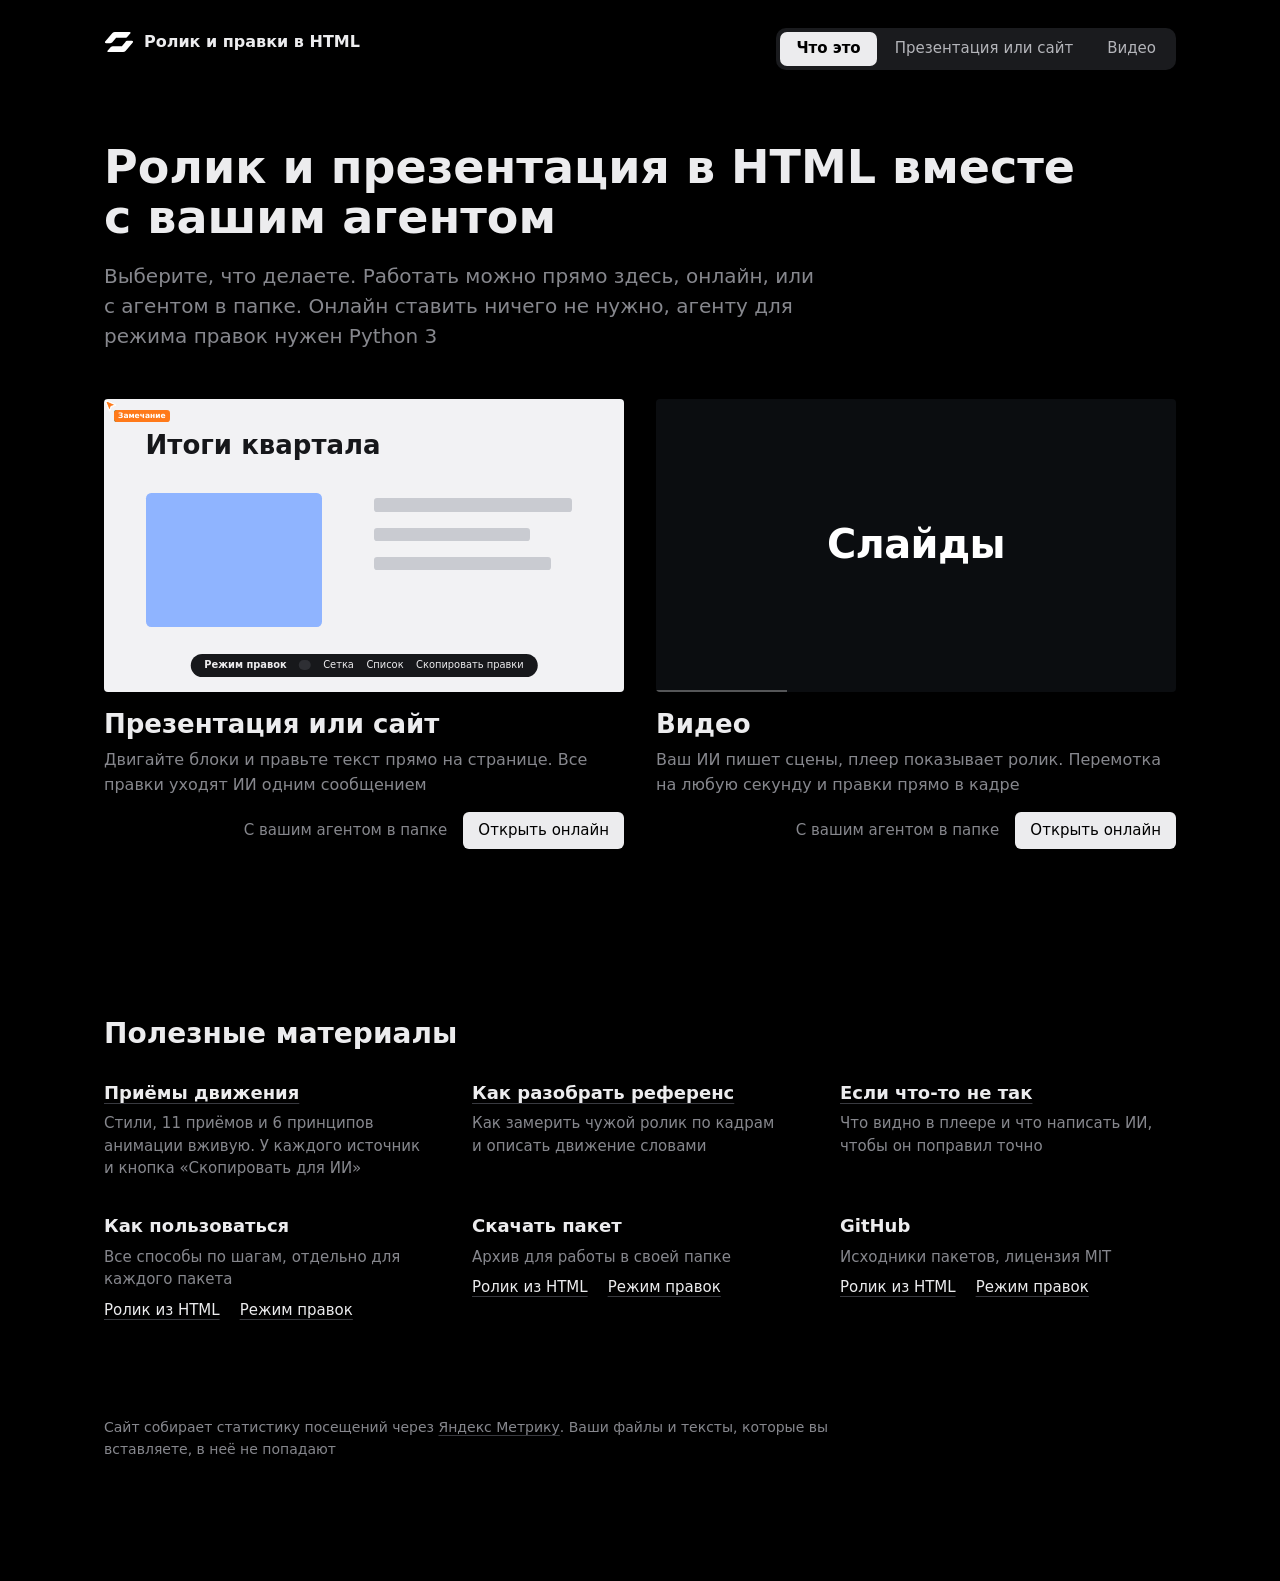
==== index.html @ 49406f8f "Плеер: escape вместо символа U+FFFF в регулярке" ====
<!doctype html>
<html lang="ru">
<head>
<meta charset="utf-8">
<meta name="viewport" content="width=device-width, initial-scale=1">
<title>Ролик и правки в HTML</title>
<link rel="icon" href="favicon.ico" sizes="32x32">
<link rel="icon" href="favicon.svg" type="image/svg+xml">
<!-- Яндекс Метрика: посещения, цели на главных кнопках, Вебвизор без полей ввода и имён файлов (их блоки с классом ym-hide-content).
     Внизу страницы строка о статистике, её требуют условия Метрики. В режим правок и плеер счётчик не ставить -->
<script>
(function(m,e,t,r,i,k,a){m[i]=m[i]||function(){(m[i].a=m[i].a||[]).push(arguments)};m[i].l=1*new Date();for(var j=0;j<document.scripts.length;j++){if(document.scripts[j].src===r){return;}}k=e.createElement(t),a=e.getElementsByTagName(t)[0],k.async=1,k.src=r,a.parentNode.insertBefore(k,a)})(window,document,'script','https://mc.yandex.ru/metrika/tag.js','ym');
ym(114097970,'init',{clickmap:true,trackLinks:true,accurateTrackBounce:true,webvisor:true});
(function(){
  var ID=114097970, GOALS=[
    ['[data-open]','open_files'],
    ['[data-copy-brief],[data-download],[data-copy="instr"]','copy_for_chat'],
    ['[data-copy]','agent_phrase'],
    ['[data-play],[data-pick]','reel_open'],
    ['a[href*="/archive/"]','download_package']];
  document.addEventListener('click',function(e){
    var t=e.target; if(!t||!t.closest) return;
    for(var i=0;i<GOALS.length;i++) if(t.closest(GOALS[i][0])){ ym(ID,'reachGoal',GOALS[i][1]); return }
  },true);
  document.addEventListener('dragstart',function(e){
    if(e.target&&e.target.closest&&e.target.closest('a.bm,[data-bm]')) ym(ID,'reachGoal','bookmark');
  },true);
  document.addEventListener('DOMContentLoaded',function(){
    var foot=document.querySelector('.foot'), box=foot||document.querySelector('.page,.site')||document.body;
    var p=document.createElement(foot?'span':'p');
    p.className='ym-note';
    p.innerHTML='Сайт собирает статистику посещений через <a href="https://yandex.ru/legal/confidential/" style="color:inherit">Яндекс&nbsp;Метрику</a>. Ваши файлы и&nbsp;тексты, которые вы вставляете, в&nbsp;неё не&nbsp;попадают';
    p.style.cssText=foot?'flex-basis:100%':'margin:96px 0 0;font-size:14px;color:var(--ui-mute)';
    box.appendChild(p);
  });
})();
</script>
<link rel="stylesheet" href="site.css?v=202611060423">
</head>
<body>
<div class="site">
  <header class="s-top">
    <a class="s-name" href="index.html"><img src="logo-white.svg" alt="">Ролик и&nbsp;правки в&nbsp;HTML</a>
    <nav class="seg"><a class="on" href="index.html">Что это</a><a href="Презентация.html">Презентация или сайт</a><a href="Видео.html">Видео</a></nav>
  </header>

  <h1>Ролик и&nbsp;презентация в&nbsp;HTML вместе с&nbsp;вашим агентом</h1>
  <p class="lead">Выберите, что делаете. Работать можно прямо здесь, онлайн, или с&nbsp;агентом в&nbsp;папке. Онлайн ставить ничего не&nbsp;нужно, агенту для режима правок нужен Python&nbsp;3</p>

  <div class="pair">
    <div>
      <!-- Пример правок: три курсора правят слайд одновременно. Сдвиг блока, правка заголовка, замечание к строке -->
      <div class="ex"><div class="sl demo">
        <b class="sl-t"><span class="t-old">Итоги квартала</span><span class="t-new">Итоги года<i class="caret"></i></span></b>
        <i class="sl-guide"></i><i class="sl-img"></i>
        <i class="sl-txt"></i><i class="sl-txt s2"></i><i class="sl-txt s3"></i>
        <span class="sl-note">Крупнее</span>
        <span class="cur cur-a"><svg viewBox="0 0 16 16"><path d="M1.5 1.5l5 12.5 1.9-5.1 5.1-1.9z"/></svg><em>Сдвиг</em></span>
        <span class="cur cur-b"><svg viewBox="0 0 16 16"><path d="M1.5 1.5l5 12.5 1.9-5.1 5.1-1.9z"/></svg><em>Текст</em></span>
        <span class="cur cur-c"><svg viewBox="0 0 16 16"><path d="M1.5 1.5l5 12.5 1.9-5.1 5.1-1.9z"/></svg><em>Замечание</em></span>
        <span class="sl-bar"><b>Режим правок</b><span class="cnt"><i class="n0">0</i><i class="n2">2</i><i class="n3">3</i></span><span>Сетка</span><span>Список</span><span>Скопировать правки</span></span>
      </div></div>
      <h2>Презентация или сайт</h2>
      <p class="mute">Двигайте блоки и&nbsp;правьте текст прямо на странице. Все правки уходят ИИ одним сообщением</p>
      <div class="row"><a class="btn ghost" href="Презентация.html#agent">С&nbsp;вашим агентом в&nbsp;папке</a><a class="btn" href="Презентация.html">Открыть онлайн</a></div>
    </div>
    <div>
      <!-- Пример ролика: пресет «Короткие фразы как в рекламе Apple» из пакета, фразы про плагины -->
      <div class="ex ex-apple" data-lines='[["Плагины", "для Pixso."], ["Слайды", "в PowerPoint."], ["Градиенты", "в один клик."], ["Таблицы", "без рутины."]]'><i class="ex-bar"></i></div>
      <h2>Видео</h2>
      <p class="mute">Ваш ИИ пишет сцены, плеер показывает ролик. Перемотка на&nbsp;любую секунду и&nbsp;правки прямо в&nbsp;кадре</p>
      <div class="row"><a class="btn ghost" href="Видео.html#agent">С&nbsp;вашим агентом в&nbsp;папке</a><a class="btn" href="Видео.html">Открыть онлайн</a></div>
    </div>
  </div>

  <h2 class="far">Полезные материалы</h2>
  <div class="links">
    <a href="https://tomb-raider.github.io/rolik-iz-html/%D0%9F%D1%80%D0%B8%D1%91%D0%BC%D1%8B%20%D0%B4%D0%B2%D0%B8%D0%B6%D0%B5%D0%BD%D0%B8%D1%8F.html"><b>Приёмы движения</b><span>Стили, 11 приёмов и&nbsp;6 принципов анимации вживую. У&nbsp;каждого источник и&nbsp;кнопка «Скопировать для ИИ»</span></a>
    <a href="https://tomb-raider.github.io/rolik-iz-html/%D0%9A%D0%B0%D0%BA%20%D1%80%D0%B0%D0%B7%D0%BE%D0%B1%D1%80%D0%B0%D1%82%D1%8C%20%D1%80%D0%B5%D1%84%D0%B5%D1%80%D0%B5%D0%BD%D1%81.html"><b>Как разобрать референс</b><span>Как замерить чужой ролик по кадрам и&nbsp;описать движение словами</span></a>
    <a href="https://tomb-raider.github.io/rolik-iz-html/%D0%95%D1%81%D0%BB%D0%B8%20%D1%87%D1%82%D0%BE-%D1%82%D0%BE%20%D0%BD%D0%B5%20%D1%82%D0%B0%D0%BA.html"><b>Если что-то не так</b><span>Что видно в&nbsp;плеере и&nbsp;что написать ИИ, чтобы он поправил точно</span></a>
    <div><b>Как пользоваться</b><span>Все способы по&nbsp;шагам, отдельно для каждого пакета</span><span class="two"><a href="https://github.com/Tomb-Raider/rolik-iz-html/blob/main/%D0%9A%D0%B0%D0%BA%20%D0%BF%D0%BE%D0%BB%D1%8C%D0%B7%D0%BE%D0%B2%D0%B0%D1%82%D1%8C%D1%81%D1%8F.md">Ролик из&nbsp;HTML</a><a href="https://github.com/Tomb-Raider/rezhim-pravok/blob/main/%D0%9A%D0%B0%D0%BA%20%D0%BF%D0%BE%D0%BB%D1%8C%D0%B7%D0%BE%D0%B2%D0%B0%D1%82%D1%8C%D1%81%D1%8F.md">Режим правок</a></span></div>
    <div><b>Скачать пакет</b><span>Архив для работы в&nbsp;своей папке</span><span class="two"><a href="https://github.com/Tomb-Raider/rolik-iz-html/archive/refs/heads/main.zip">Ролик из&nbsp;HTML</a><a href="https://github.com/Tomb-Raider/rezhim-pravok/archive/refs/heads/main.zip">Режим правок</a></span></div>
    <div><b>GitHub</b><span>Исходники пакетов, лицензия MIT</span><span class="two"><a href="https://github.com/Tomb-Raider/rolik-iz-html">Ролик из&nbsp;HTML</a><a href="https://github.com/Tomb-Raider/rezhim-pravok">Режим правок</a></span></div>
  </div>
</div>
<script src="site.js?v=202611060423"></script>
</body>
</html>
---- site.css ----
/* Общий сайт двух пакетов, вариант Б (макет 04.11): сначала выбор «Презентация или сайт» или «Видео»,
   на странице каждого оба способа, онлайн и агент в папке. Фон чёрный, шрифты SB Sans, установленные на компьютере */
@font-face { font-family: "SB Sans Text"; font-weight: 400; src: local("SBSansText-Regular"), local("SB Sans Text Regular"); }
@font-face { font-family: "SB Sans Text"; font-weight: 500; src: local("SBSansText-Medium"), local("SB Sans Text Medium"); }
@font-face { font-family: "SB Sans Text"; font-weight: 600; src: local("SBSansText-Semibold"), local("SB Sans Text Semibold"); }
@font-face { font-family: "SB Sans Display Extended"; font-weight: 600; src: local("SBSansDisplay-ExtendedSemibold"), local("SB Sans Display Extended Semibold"); }
:root {
  --ui-bg: #000000; --ui-fg: #ECECEE; --ui-mute: #86878D; --ui-line: #232428; --ui-line2: #393A40;
  --tile: #111214; --blue: #3D7CFF; --pink: #FF3D8B;
  --mono: ui-monospace, SFMono-Regular, Menlo, Consolas, monospace;
  --display: "SB Sans Display Extended", "SB Sans Text", system-ui, -apple-system, "Segoe UI", Roboto, Arial, sans-serif;
}
* { box-sizing: border-box; }
html { background: var(--ui-bg); color: var(--ui-fg); }
body {
  margin: 0; background: var(--ui-bg); color: var(--ui-fg);
  font: 16px/1.55 "SB Sans Text", system-ui, -apple-system, "Segoe UI", Roboto, Arial, sans-serif;
  -webkit-font-smoothing: antialiased;
}
button { font: inherit; }

.site { max-width: 1120px; margin: 0 auto; padding: 28px 24px 120px; }
.s-top { display: flex; flex-wrap: wrap; align-items: baseline; justify-content: space-between; gap: 8px 24px; margin-bottom: 72px; }
.s-name { display: inline-flex; align-items: center; gap: 10px; color: var(--ui-fg); font-weight: 600; text-decoration: none; }
.s-name img { display: block; width: auto; height: 22px; }

/* Открыть свою папку: что открылось, список страниц, затемнение при перетаскивании (open.js) */
#picked { margin: 14px 0 0; }
#picked:empty { display: none; }
#picked p { margin: 0 0 6px; }
#picked ul { list-style: none; padding: 0; margin: 8px 0 0; }
#picked li { margin: 0 0 6px; }
#picked li a { font-weight: 600; }
#picked .warn { color: #F2C14E; }
#drop { position: fixed; inset: 0; z-index: 20; display: none; align-items: center; justify-content: center;
  background: rgba(18, 19, 22, .86); font: 600 28px/1.2 var(--display); pointer-events: none; }
#drop.on { display: flex; }
/* Вкладки сегментами: «Что это», «Презентация или сайт», «Видео» */
.seg { display: inline-flex; gap: 2px; padding: 4px; border-radius: 10px; background: #1A1B1E; font-size: 15px; }
.seg a { padding: 7px 16px; border-radius: 7px; color: #B4B5BA; text-decoration: none; text-align: center; line-height: 1.3; }
.seg a:hover { color: var(--ui-fg); }
.seg a.on { background: var(--ui-fg); color: var(--ui-bg); font-weight: 600; }

h1, h2 { font-family: var(--display); font-weight: 600; letter-spacing: 0; }
h1 { margin: 0 0 18px; font-size: 46px; line-height: 1.1; }
h2 { margin: 96px 0 12px; font-size: 28px; line-height: 1.2; scroll-margin-top: 24px; }
h3 { margin: 0 0 6px; font-size: 19px; line-height: 1.3; font-weight: 600; }
p { margin: 0 0 14px; max-width: 740px; }
a { color: var(--ui-fg); text-underline-offset: 3px; text-decoration-color: var(--ui-line2); }
.lead { max-width: 760px; margin: 0 0 20px; font-size: 20px; line-height: 1.5; color: var(--ui-mute); }
.mute { color: var(--ui-mute); }

.btn { appearance: none; display: inline-block; border: 0; border-radius: 6px; padding: 8px 15px; cursor: pointer; background: var(--ui-fg); color: var(--ui-bg); font-size: 15px; line-height: 1.4; text-decoration: none; }
.btn:hover { opacity: .9; }
.btn.ghost { background: none; color: var(--ui-mute); padding: 8px 8px; }
.btn.ghost:hover { color: var(--ui-fg); }
.row { display: flex; flex-wrap: wrap; align-items: center; gap: 6px 8px; }
/* Кнопка видом как ссылка: «Скопировать инструкцию для ИИ» */
button.link { appearance: none; border: 0; padding: 0; background: none; color: var(--ui-fg); font: inherit; cursor: pointer; text-decoration: underline; text-decoration-color: var(--ui-line2); text-underline-offset: 3px; }
button.link:hover { text-decoration-color: var(--ui-fg); }

.pair { display: grid; grid-template-columns: 1fr 1fr; gap: 48px 32px; margin: 48px 0 0; }
.pair h2 { margin: 18px 0 8px; font-size: 26px; }
.pair .row { justify-content: flex-end; }

/* Полезные материалы: название ссылкой и строка, что внутри */
.links { display: grid; grid-template-columns: repeat(3, 1fr); gap: 32px 32px; margin-top: 28px; }
.links a { display: block; text-decoration: none; }
.links b { display: block; margin-bottom: 6px; font-size: 18px; font-weight: 600; color: var(--ui-fg); text-decoration: underline; text-decoration-color: var(--ui-line2); text-underline-offset: 4px; }
.links a:hover b { text-decoration-color: var(--ui-fg); }
.links span { display: block; color: var(--ui-mute); font-size: 15px; line-height: 1.5; }
/* У «Как пользоваться», «Скачать пакет» и «GitHub» по ссылке на каждый пакет */
.links div b { text-decoration: none; }
.links .two { display: flex; flex-wrap: wrap; gap: 4px 20px; margin-top: 8px; }
.links .two a { display: inline; color: var(--ui-fg); font-size: 15px; text-decoration: underline; text-decoration-color: var(--ui-line2); text-underline-offset: 4px; }
.links .two a:hover { text-decoration-color: var(--ui-fg); }

h2.far { margin-top: 168px; }

/* Табы способов на всю ширину: «Онлайн», «Агент в папке», «Сайт в интернете» */
.tabs { display: grid; grid-auto-flow: column; grid-auto-columns: 1fr; margin: 56px 0 48px; box-shadow: inset 0 -1px 0 var(--ui-line); }
.tabs a { padding: 14px 4px 16px; color: var(--ui-mute); font: 600 20px/1.3 var(--display); text-align: center; text-decoration: none; }
.tabs a:hover { color: var(--ui-fg); }
.tabs a.on { color: var(--ui-fg); box-shadow: inset 0 -2px 0 var(--ui-fg); }
[data-panel] { display: none; }
[data-panel].on { display: block; }

/* Две колонки: слева дело (куда перетащить, поля), справа шаги или запись экрана */
.split { display: grid; grid-template-columns: minmax(0, 1.15fr) minmax(0, 1fr); gap: 48px 56px; align-items: start; }
.split .side { position: sticky; top: 24px; }

/* Шаги с номером: что будет, по порядку */
.steps { margin: 0; padding: 0; list-style: none; }
.steps li { display: grid; grid-template-columns: 36px 1fr; margin: 0 0 28px; }
.steps .n { font: 600 22px/1.2 var(--display); color: var(--ui-line2); }
.steps h3 { margin-bottom: 4px; }
.steps p { margin: 0; color: var(--ui-mute); }
.steps .or { margin-top: 10px; }
.steps.one { max-width: 760px; }   /* шаги без правой колонки, пока нет записи экрана */
.steps b { color: var(--ui-fg); font-weight: 600; }
.ws-tools .btn { margin-left: 6px; padding: 7px 14px; background: var(--ui-fg); color: var(--ui-bg); }
.ws-tools .btn:hover { background: var(--ui-fg); color: var(--ui-bg); opacity: .9; }

.drop { display: flex; flex-direction: column; align-items: center; justify-content: center; min-height: 360px; padding: 36px 24px; border-radius: 12px; background: var(--tile); color: var(--ui-mute); text-align: center; }
.drop .big { margin: 0 0 18px; color: var(--ui-fg); font: 600 22px/1.3 var(--display); }
.drop .row { justify-content: center; }
.note { margin-top: 14px; font-size: 14px; color: var(--ui-mute); }

/* Поля: шаблон ролика и ответ ИИ */
.field { margin: 12px 0 0; }
.field label { display: block; margin: 0 0 6px; font-size: 14px; color: var(--ui-mute); }
.field input, .field textarea, .field select { width: 100%; border: 0; border-radius: 6px; background: var(--ui-line); color: var(--ui-fg); padding: 10px 12px; font: inherit; resize: vertical; }
.field input::placeholder, .field textarea::placeholder { color: #5E5F65; }
.field select { appearance: none; cursor: pointer; }
.answer textarea { min-height: 150px; font: 13px/1.5 var(--mono); }

/* Видео, вкладка «Онлайн»: выбор пути, шаблон одним полем, сообщения под кнопками (reel.js) */
.paths { display: flex; flex-wrap: wrap; gap: 4px; margin: -12px 0 40px; }
.paths button { appearance: none; border: 0; border-radius: 8px; background: none; color: var(--ui-mute); padding: 9px 16px; font-size: 17px; font-weight: 600; line-height: 1.3; cursor: pointer; }
.paths button:hover { color: var(--ui-fg); }
.paths button.on { background: var(--ui-line); color: var(--ui-fg); }
[data-way][hidden] { display: none; }
.tpl { margin-top: 18px; }
.tpl textarea { min-height: 240px; padding: 14px 16px; font-size: 15px; line-height: 1.6; resize: none; overflow: hidden; }
.row .grow { flex: 1; }
.msg { margin: 12px 0 0; color: #F2C14E; }
.msg:empty { display: none; }
.msg a { color: inherit; }
@media (max-width: 640px) {
  .paths { flex-wrap: nowrap; gap: 2px; margin: -16px 0 32px; }
  .paths button { padding: 8px 11px; font-size: 15px; white-space: nowrap; }
  .tpl textarea { max-height: 64vh; padding: 12px 14px; overflow: auto; }
}
/* Заглушка записи экрана, сейчас не стоит на странице. Вернётся вместе с записью */
.rec { display: flex; align-items: center; justify-content: center; aspect-ratio: 16 / 10; padding: 24px; border-radius: 12px; background: var(--tile); color: var(--ui-mute); text-align: center; font-size: 15px; }
.after { margin-top: 64px; }
.fmt { display: flex; flex-wrap: wrap; gap: 2px; }
.fmt button { appearance: none; border: 0; border-radius: 6px; background: none; color: var(--ui-mute); padding: 7px 12px; cursor: pointer; }
.fmt button.on { background: var(--ui-line); color: var(--ui-fg); }
.bm { display: inline-block; padding: 7px 14px; border-radius: 6px; background: var(--ui-line); color: var(--ui-fg); text-decoration: none; font-size: 15px; cursor: grab; }
pre.phrase { max-width: 760px; margin: 10px 0 10px; padding: 16px 18px; border-radius: 8px; background: var(--ui-line); font: 14px/1.55 var(--mono); white-space: pre-wrap; overflow-wrap: anywhere; }
.agent { max-width: 760px; margin-top: 28px; }
.foot { display: flex; flex-wrap: wrap; gap: 6px 22px; margin-top: 96px; font-size: 14px; color: var(--ui-mute); }
.foot a { color: var(--ui-mute); text-decoration: none; }
.foot a:hover { color: var(--ui-fg); }

/* Живые примеры. Режим правок: блок едет и прилипает к краю заголовка. Ролик: пресет Apple, его рисует site.js */
.ex { position: relative; overflow: hidden; aspect-ratio: 16 / 9; border-radius: 4px; background: #0B0D10; container-type: inline-size; }
.ex-bar { position: absolute; left: 0; bottom: 0; height: 2px; width: 0; background: rgba(255, 255, 255, .3); }

.sl { position: absolute; inset: 0; background: #F2F2F4; color: #16171A; }
.sl-t { position: absolute; left: 8%; top: 11%; font: 600 5cqw/1.1 var(--display); }
.sl-img { position: absolute; left: 8%; top: 32%; width: 34%; height: 46%; border-radius: 1cqw; background: #8FB4FF; outline: .35cqw solid var(--blue); outline-offset: .5cqw; animation: slmove 6s infinite ease-in-out; }
@keyframes slmove { 0%, 14% { left: 17%; } 44% { left: 9%; } 50%, 80% { left: 8%; } 100% { left: 17%; } }
.sl-guide { position: absolute; left: calc(8% - .15cqw); top: 5%; bottom: 5%; width: .3cqw; background: var(--pink); opacity: 0; animation: guide 6s infinite; }
@keyframes guide { 0%, 47% { opacity: 0; } 50%, 78% { opacity: 1; } 82%, 100% { opacity: 0; } }
.sl-txt { position: absolute; left: 52%; top: 34%; width: 38%; height: 2.6cqw; border-radius: .6cqw; background: #C9CBD1; }
.sl-txt.s2 { top: 44%; width: 30%; }
.sl-txt.s3 { top: 54%; width: 34%; }
.sl-bar { position: absolute; left: 50%; bottom: 5%; transform: translateX(-50%); display: flex; gap: 2.4cqw; padding: 1.3cqw 2.6cqw; border-radius: 99px; background: #17181B; color: #ECECEE; font: 500 1.9cqw/1 "SB Sans Text", system-ui, sans-serif; white-space: nowrap; }
.sl-bar b { font-weight: 600; }

/* Пример на главной: три курсора правят слайд одновременно, круг 8 с.
   Синий тянет картинку к краю заголовка, зелёный правит заголовок, оранжевый оставляет замечание */
.demo { --a: #3D7CFF; --b: #1FA855; --c: #FF7A1A; }
.demo .sl-t { white-space: nowrap; }
.demo .t-old { animation: t-old 8s infinite; border-radius: .4cqw; }
.demo .t-new { position: absolute; left: 0; top: 0; opacity: 0; animation: t-new 8s infinite; }
.demo .caret { display: inline-block; width: .3cqw; height: 1em; margin-left: .3cqw; vertical-align: -0.12em; background: var(--b); animation: caret 8s infinite; }
@keyframes t-old { 0%, 17% { opacity: 1; background: transparent; } 18%, 27% { opacity: 1; background: rgba(31, 168, 85, .28); } 27.5%, 92% { opacity: 0; } 94%, 100% { opacity: 1; background: transparent; } }
@keyframes t-new { 0%, 27% { opacity: 0; } 27.5%, 92% { opacity: 1; } 94%, 100% { opacity: 0; } }
@keyframes caret { 0%, 27% { opacity: 0; } 27.5%, 31% { opacity: 1; } 32%, 35% { opacity: 0; } 36%, 40% { opacity: 1; } 41%, 100% { opacity: 0; } }

.demo .sl-img { outline-color: transparent; animation: demo-move 8s infinite ease-in-out, demo-sel 8s infinite; }
@keyframes demo-move { 0%, 10% { left: 17%; } 26% { left: 9%; } 27.5%, 92% { left: 8%; } 100% { left: 17%; } }
@keyframes demo-sel { 0%, 7% { outline-color: transparent; } 8%, 32% { outline-color: var(--a); } 33%, 100% { outline-color: transparent; } }
.demo .sl-guide { animation: demo-guide 8s infinite; }
@keyframes demo-guide { 0%, 27% { opacity: 0; } 27.5%, 44% { opacity: 1; } 47%, 100% { opacity: 0; } }

.demo .sl-txt.s2 { outline: .3cqw solid transparent; outline-offset: .5cqw; animation: demo-mark 8s infinite; }
@keyframes demo-mark { 0%, 32% { outline-color: transparent; } 32.5%, 92% { outline-color: var(--c); } 94%, 100% { outline-color: transparent; } }
.sl-note { position: absolute; left: 84%; top: 42.5%; padding: .7cqw 1.2cqw; border-radius: 1cqw 1cqw 1cqw .2cqw; background: var(--c); color: #fff; font: 600 1.7cqw/1 "SB Sans Text", system-ui, sans-serif; opacity: 0; transform-origin: 0 0; animation: demo-note 8s infinite; }
@keyframes demo-note { 0%, 33% { opacity: 0; transform: scale(.6); } 35%, 92% { opacity: 1; transform: none; } 94%, 100% { opacity: 0; } }

.cur { position: absolute; z-index: 3; width: 2.6cqw; height: 2.6cqw; }
.cur svg { display: block; width: 100%; height: 100%; overflow: visible; }
.cur path { stroke: #fff; stroke-width: 1.2; stroke-linejoin: round; }
.cur em { position: absolute; left: 1.9cqw; top: 2.1cqw; padding: .45cqw .8cqw; border-radius: .6cqw; color: #fff; font: 600 1.45cqw/1 "SB Sans Text", system-ui, sans-serif; font-style: normal; white-space: nowrap; }
.cur-a path { fill: var(--a); } .cur-a em { background: var(--a); }
.cur-b path { fill: var(--b); } .cur-b em { background: var(--b); }
.cur-c path { fill: var(--c); } .cur-c em { background: var(--c); }
.cur-a { animation: cur-a 8s infinite ease-in-out; }
.cur-b { animation: cur-b 8s infinite ease-in-out; }
.cur-c { animation: cur-c 8s infinite ease-in-out; }
.cur-a svg { animation: press-a 8s infinite; }
.cur-b svg { animation: press-b 8s infinite; }
.cur-c svg { animation: press-c 8s infinite; }
@keyframes cur-a { 0% { left: 58%; top: 92%; } 8%, 10% { left: 31%; top: 56%; } 26% { left: 23%; top: 56%; } 27.5%, 32% { left: 22%; top: 56%; } 45%, 90% { left: 45%; top: 64%; } 100% { left: 58%; top: 92%; } }
@keyframes press-a { 0%, 9% { transform: none; } 10%, 27.5% { transform: scale(.82); } 29%, 100% { transform: none; } }
@keyframes cur-b { 0% { left: 92%; top: 6%; } 15%, 27.5% { left: 34%; top: 15%; } 45%, 90% { left: 56%; top: 24%; } 100% { left: 92%; top: 6%; } }
@keyframes press-b { 0%, 16% { transform: none; } 16.5% { transform: scale(.82); } 17% { transform: none; } 17.5% { transform: scale(.82); } 18%, 100% { transform: none; } }
@keyframes cur-c { 0% { left: 96%; top: 78%; } 30%, 33% { left: 70%; top: 45%; } 50%, 90% { left: 86%; top: 70%; } 100% { left: 96%; top: 78%; } }
@keyframes press-c { 0%, 32% { transform: none; } 32.5% { transform: scale(.82); } 33.5%, 100% { transform: none; } }

.sl-bar .cnt { position: relative; display: inline-block; min-width: 2.2cqw; padding: 0 .5cqw; border-radius: 99px; background: #2E2F34; text-align: center; }
.sl-bar .cnt i { font-style: normal; opacity: 0; }
.sl-bar .cnt .n0 { position: relative; animation: n0 8s infinite; }
.sl-bar .cnt .n2, .sl-bar .cnt .n3 { position: absolute; left: 0; right: 0; }
.sl-bar .cnt .n2 { animation: n2 8s infinite; }
.sl-bar .cnt .n3 { animation: n3 8s infinite; }
@keyframes n0 { 0%, 27% { opacity: 1; } 27.5%, 92% { opacity: 0; } 94%, 100% { opacity: 1; } }
@keyframes n2 { 0%, 27% { opacity: 0; } 27.5%, 32% { opacity: 1; } 32.5%, 100% { opacity: 0; } }
@keyframes n3 { 0%, 32% { opacity: 0; } 32.5%, 92% { opacity: 1; } 94%, 100% { opacity: 0; } }

/* Пример ролика: пресет «Короткие фразы как в рекламе Apple». Строки рисует site.js по времени, как плеер */
.ex-apple .line { position: absolute; inset: 0; display: flex; align-items: center; justify-content: center; color: #fff;
  font: 600 7.4cqw/1.25 var(--display); letter-spacing: -0.015em; white-space: nowrap; }
.ex-apple .add { display: flex; justify-content: flex-end; overflow: hidden; }
.ex-apple .add > span { flex: none; }

/* Окно работы: так откроется страница или ролик после «Открыть папку» и «Вставить ответ ИИ» */
.ws { max-width: 1120px; margin: 0 auto; padding: 18px 24px 64px; }
.ws-top { display: flex; flex-wrap: wrap; align-items: center; justify-content: space-between; gap: 8px 16px; margin-bottom: 18px; font-size: 14px; color: var(--ui-mute); }
.ws-top b { color: var(--ui-fg); font-weight: 600; font-size: 15px; }
.ws-tools { display: flex; flex-wrap: wrap; gap: 2px 4px; align-items: center; }
.ws-tools button, .ws-tools a { appearance: none; border: 0; background: none; color: var(--ui-mute); padding: 6px 8px; border-radius: 6px; cursor: pointer; text-decoration: none; }
.ws-tools button:hover, .ws-tools a:hover { color: var(--ui-fg); background: var(--ui-line); }
.ws .ex { max-width: 960px; margin: 0 auto; }
.ws-cap { display: flex; flex-wrap: wrap; justify-content: center; gap: 2px 4px; width: fit-content; max-width: 100%; margin: 20px auto 0; padding: 6px 10px; border-radius: 22px; background: #17181B; font-size: 14px; }
.ws-cap button { appearance: none; border: 0; background: none; color: var(--ui-mute); padding: 6px 9px; border-radius: 14px; cursor: pointer; }
.ws-cap button:hover { color: var(--ui-fg); background: var(--ui-line); }
.ws-cap .main { color: var(--ui-fg); }
.ws-cap .name { color: var(--ui-fg); font-weight: 600; padding: 6px 9px; }
.tl { position: relative; display: flex; gap: 3px; max-width: 960px; margin: 14px auto 0; }
.tl i { flex: 1; padding: 8px 10px; border-radius: 4px; background: var(--ui-line); color: var(--ui-mute); font-style: normal; font-size: 13px; }
.tl .head { position: absolute; top: -5px; bottom: -5px; left: 0; width: 2px; padding: 0; background: #fff; }
.ws-note { max-width: 960px; margin: 14px auto 0; font-size: 14px; color: var(--ui-mute); }

.toast { position: fixed; left: 50%; bottom: 24px; z-index: 10; transform: translate(-50%, 12px); max-width: min(560px, calc(100vw - 32px)); padding: 11px 16px; border-radius: 8px; background: #2A2B30; color: var(--ui-fg); font-size: 14px; opacity: 0; pointer-events: none; transition: opacity .2s, transform .2s; }
.toast.on { opacity: 1; transform: translate(-50%, 0); }

@media (max-width: 640px) {
  .site { padding: 20px 16px 96px; }
  .ws { padding: 16px 16px 48px; }
  .s-top { margin-bottom: 44px; }
  h1 { font-size: 34px; }
  h2 { font-size: 25px; margin-top: 72px; }
  .lead { font-size: 18px; }
  .pair { grid-template-columns: 1fr; }
  .pair .row { justify-content: flex-start; }
  .links { grid-template-columns: 1fr; gap: 24px; }
  .seg { display: flex; width: 100%; font-size: 14px; }
  .seg a { flex: 1; padding: 7px 8px; }
  h2.far { margin-top: 112px; }
  .tabs a { font-size: 15px; padding: 12px 2px 14px; }
  .split { grid-template-columns: 1fr; }
  .split .side { position: static; }
  .drop { min-height: 220px; }
}
@media (min-width: 641px) and (max-width: 900px) {
  .links { grid-template-columns: 1fr 1fr; }
}
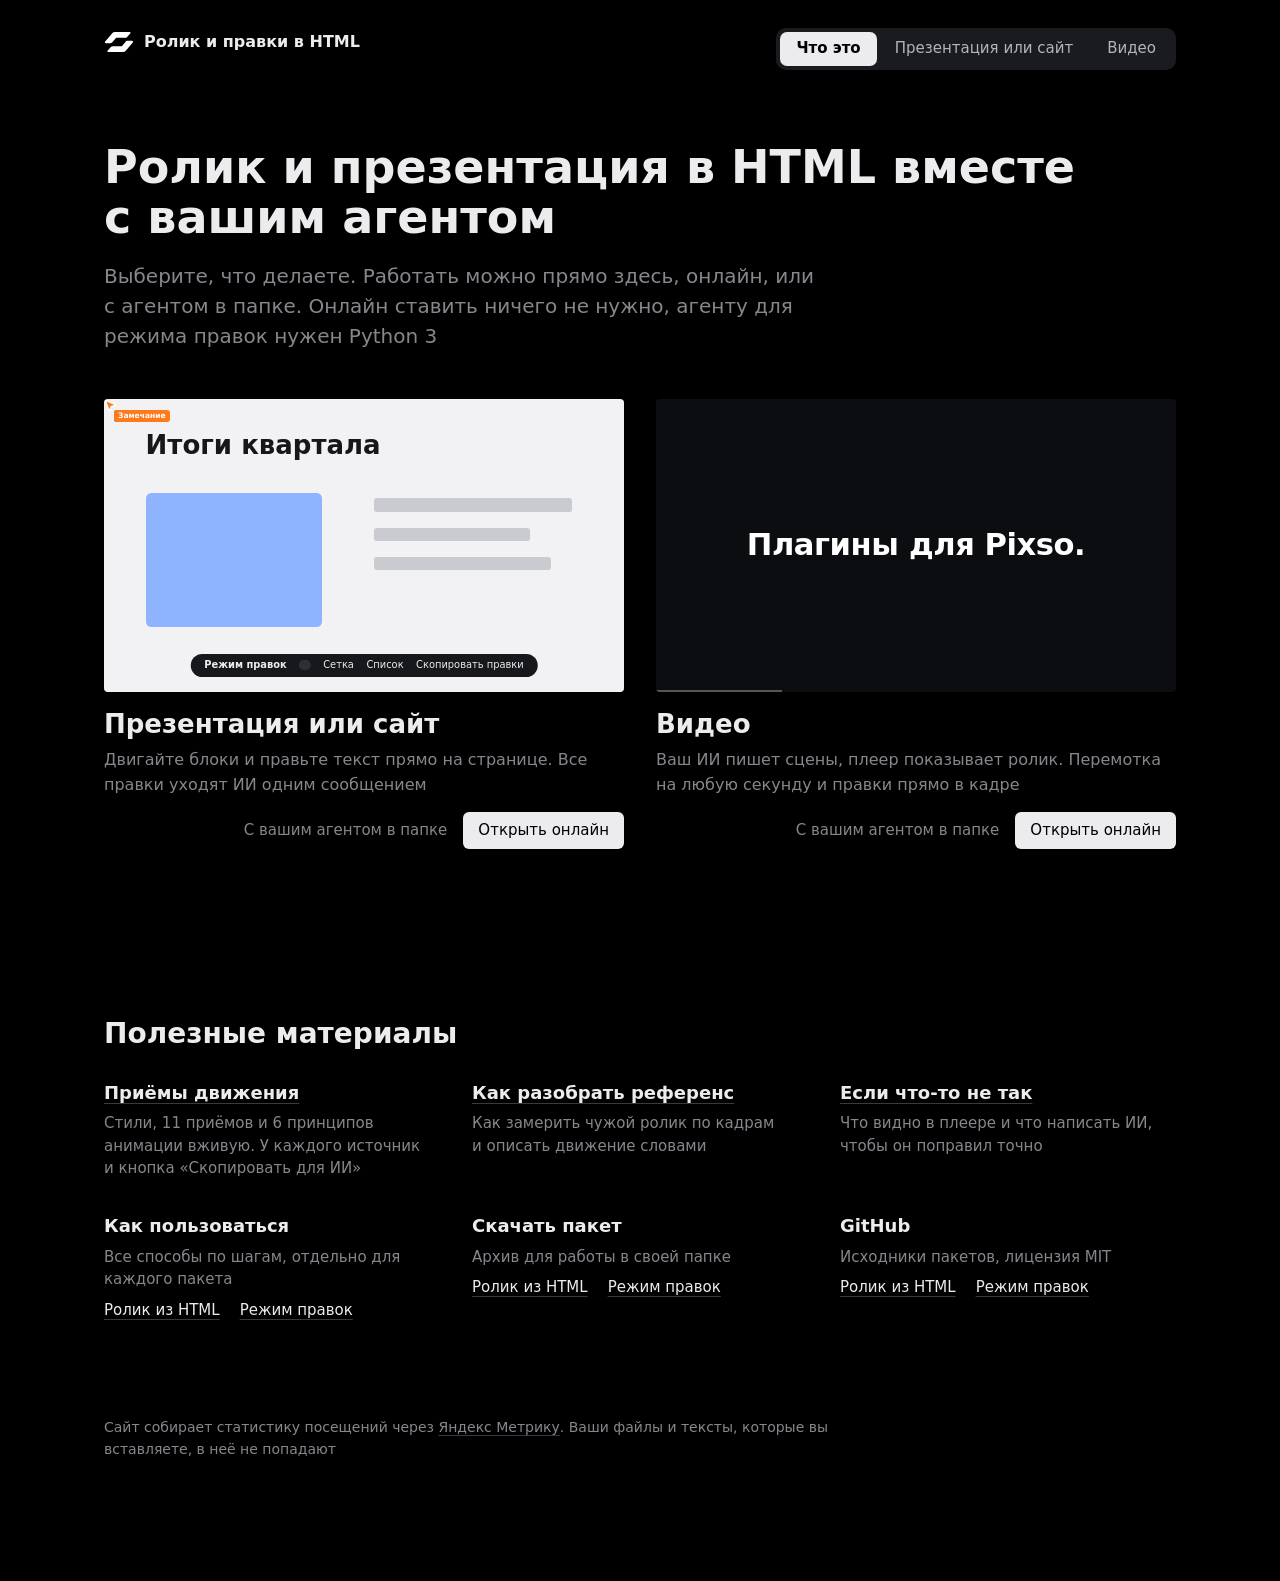
==== commit b57e98e2: "Доделки по перепроверке: скрытые кнопки не видны, закладка без ложного сообщения, свежие плеер и реж" ====
--- a/index.html
+++ b/index.html
@@ -35,7 +35,7 @@
   });
 })();
 </script>
-<link rel="stylesheet" href="site.css?v=202611060423">
+<link rel="stylesheet" href="site.css?v=202611060539">
 </head>
 <body>
 <div class="site">
@@ -83,6 +83,6 @@
     <div><b>GitHub</b><span>Исходники пакетов, лицензия MIT</span><span class="two"><a href="https://github.com/Tomb-Raider/rolik-iz-html">Ролик из&nbsp;HTML</a><a href="https://github.com/Tomb-Raider/rezhim-pravok">Режим правок</a></span></div>
   </div>
 </div>
-<script src="site.js?v=202611060423"></script>
+<script src="site.js?v=202611060539"></script>
 </body>
 </html>
--- a/site.css
+++ b/site.css
@@ -11,6 +11,8 @@
   --display: "SB Sans Display Extended", "SB Sans Text", system-ui, -apple-system, "Segoe UI", Roboto, Arial, sans-serif;
 }
 * { box-sizing: border-box; }
+/* Атрибут hidden скрывает всегда, даже у кнопок и блоков со своим display */
+[hidden] { display: none !important; }
 html { background: var(--ui-bg); color: var(--ui-fg); }
 body {
   margin: 0; background: var(--ui-bg); color: var(--ui-fg);
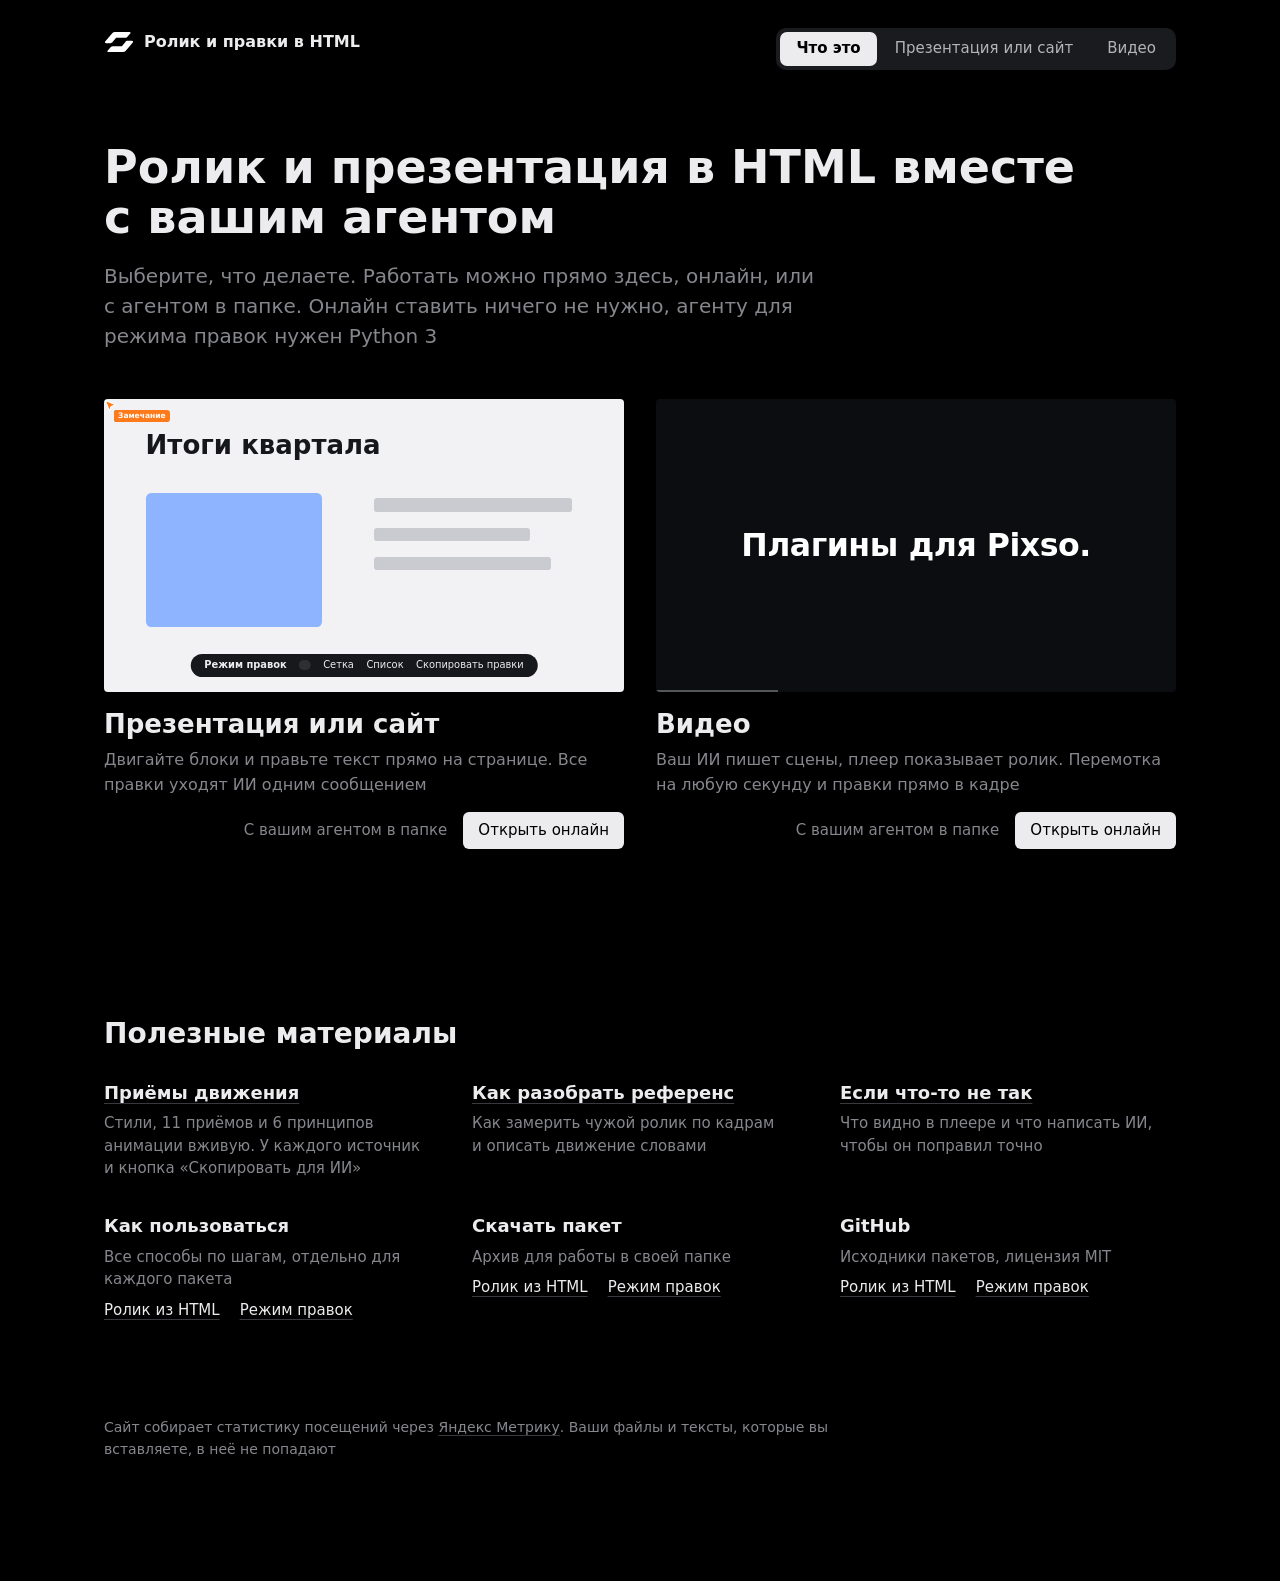
==== commit 4d60ac17: "Режим правок с доделками, строка про инструменты разработчика, старые макеты убраны с сайта" ====
--- a/index.html
+++ b/index.html
@@ -35,7 +35,7 @@
   });
 })();
 </script>
-<link rel="stylesheet" href="site.css?v=202611060539">
+<link rel="stylesheet" href="site.css?v=202611061038">
 </head>
 <body>
 <div class="site">
@@ -83,6 +83,6 @@
     <div><b>GitHub</b><span>Исходники пакетов, лицензия MIT</span><span class="two"><a href="https://github.com/Tomb-Raider/rolik-iz-html">Ролик из&nbsp;HTML</a><a href="https://github.com/Tomb-Raider/rezhim-pravok">Режим правок</a></span></div>
   </div>
 </div>
-<script src="site.js?v=202611060539"></script>
+<script src="site.js?v=202611061038"></script>
 </body>
 </html>
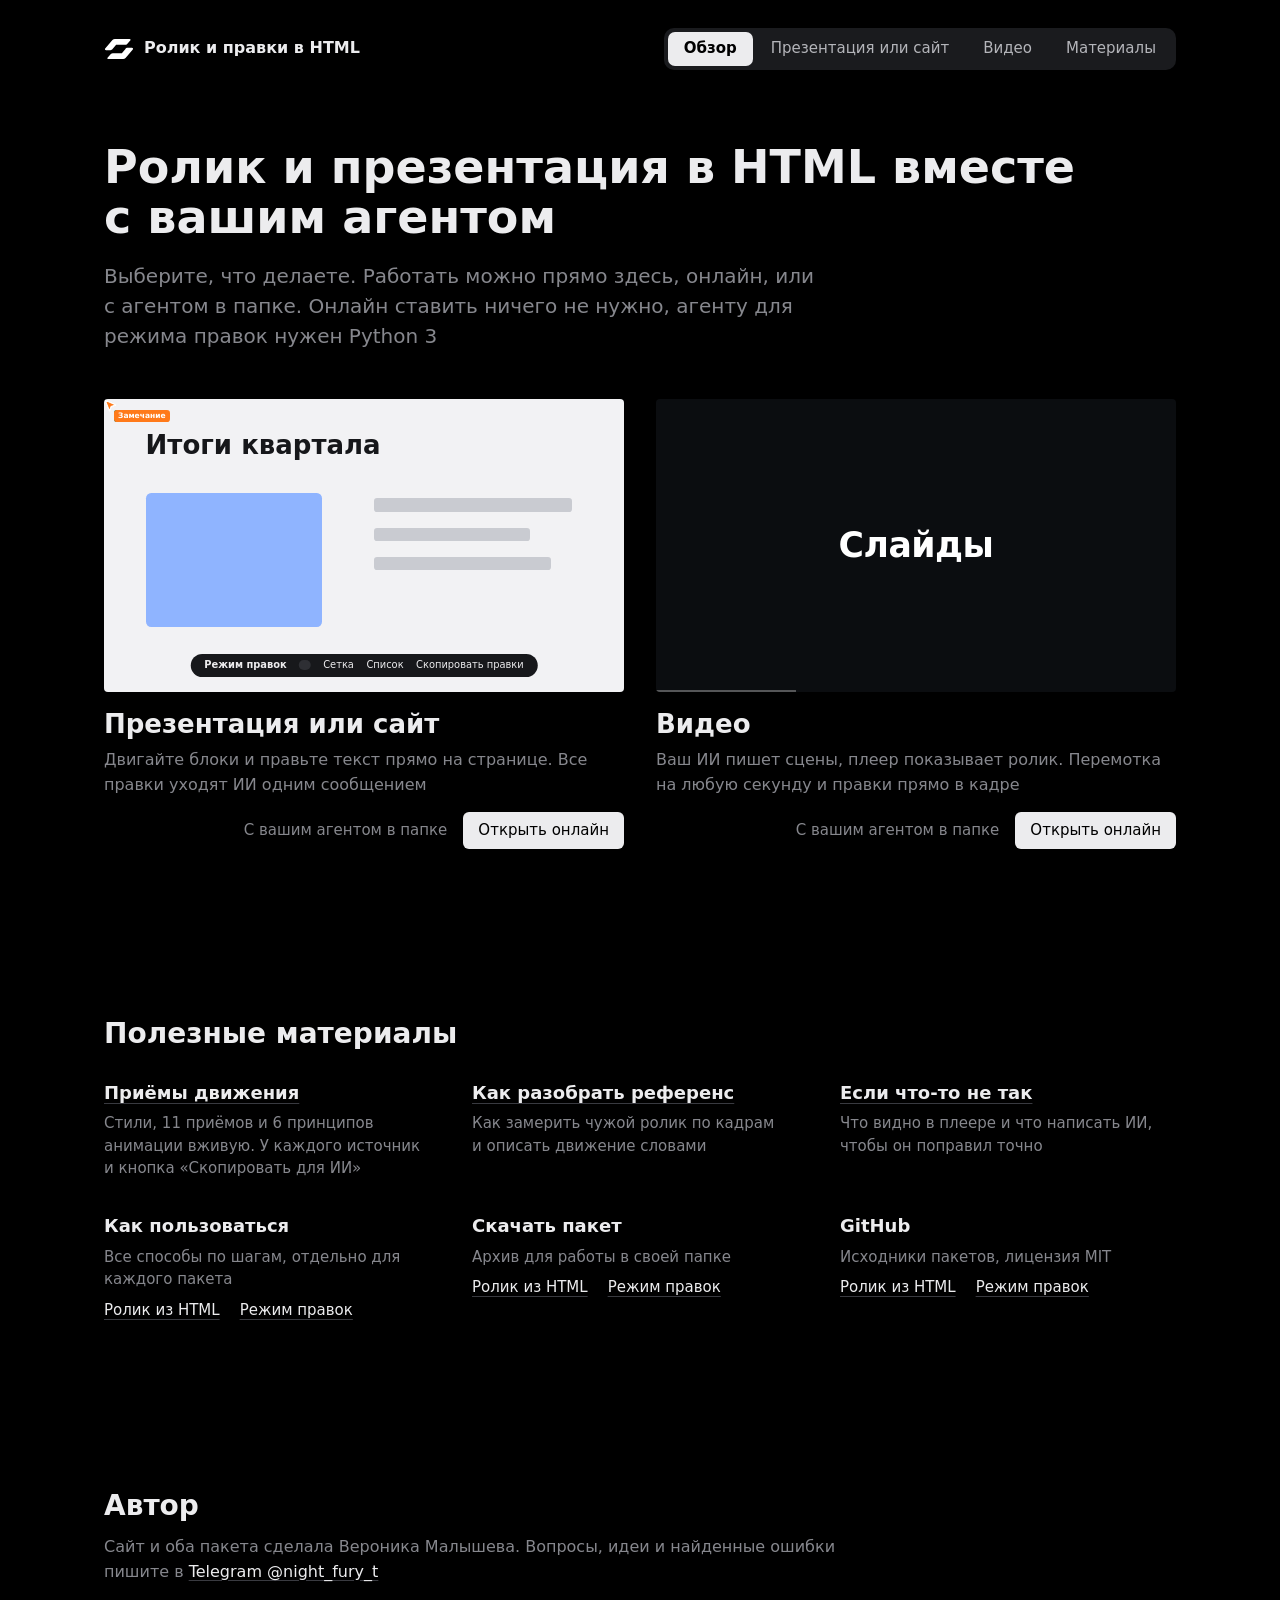
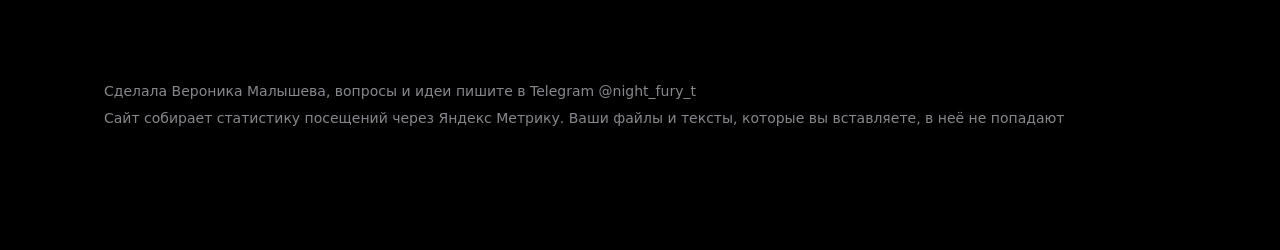
==== commit 8a787cf0: "Сквозная шапка с Материалами, закладка со схемой, авторский надзор, контакты, крестик выхода в режим" ====
--- a/index.html
+++ b/index.html
@@ -35,13 +35,13 @@
   });
 })();
 </script>
-<link rel="stylesheet" href="site.css?v=202611061038">
+<link rel="stylesheet" href="site.css?v=202611061317">
 </head>
 <body>
 <div class="site">
   <header class="s-top">
     <a class="s-name" href="index.html"><img src="logo-white.svg" alt="">Ролик и&nbsp;правки в&nbsp;HTML</a>
-    <nav class="seg"><a class="on" href="index.html">Что это</a><a href="Презентация.html">Презентация или сайт</a><a href="Видео.html">Видео</a></nav>
+    <nav class="seg"><a class="on" href="index.html">Обзор</a><a href="Презентация.html">Презентация или&nbsp;сайт</a><a href="Видео.html">Видео</a><a href="%D0%9F%D1%80%D0%B8%D1%91%D0%BC%D1%8B%20%D0%B4%D0%B2%D0%B8%D0%B6%D0%B5%D0%BD%D0%B8%D1%8F.html">Материалы</a></nav>
   </header>
 
   <h1>Ролик и&nbsp;презентация в&nbsp;HTML вместе с&nbsp;вашим агентом</h1>
@@ -75,14 +75,21 @@
 
   <h2 class="far">Полезные материалы</h2>
   <div class="links">
-    <a href="https://tomb-raider.github.io/rolik-iz-html/%D0%9F%D1%80%D0%B8%D1%91%D0%BC%D1%8B%20%D0%B4%D0%B2%D0%B8%D0%B6%D0%B5%D0%BD%D0%B8%D1%8F.html"><b>Приёмы движения</b><span>Стили, 11 приёмов и&nbsp;6 принципов анимации вживую. У&nbsp;каждого источник и&nbsp;кнопка «Скопировать для ИИ»</span></a>
-    <a href="https://tomb-raider.github.io/rolik-iz-html/%D0%9A%D0%B0%D0%BA%20%D1%80%D0%B0%D0%B7%D0%BE%D0%B1%D1%80%D0%B0%D1%82%D1%8C%20%D1%80%D0%B5%D1%84%D0%B5%D1%80%D0%B5%D0%BD%D1%81.html"><b>Как разобрать референс</b><span>Как замерить чужой ролик по кадрам и&nbsp;описать движение словами</span></a>
-    <a href="https://tomb-raider.github.io/rolik-iz-html/%D0%95%D1%81%D0%BB%D0%B8%20%D1%87%D1%82%D0%BE-%D1%82%D0%BE%20%D0%BD%D0%B5%20%D1%82%D0%B0%D0%BA.html"><b>Если что-то не так</b><span>Что видно в&nbsp;плеере и&nbsp;что написать ИИ, чтобы он поправил точно</span></a>
+    <a href="%D0%9F%D1%80%D0%B8%D1%91%D0%BC%D1%8B%20%D0%B4%D0%B2%D0%B8%D0%B6%D0%B5%D0%BD%D0%B8%D1%8F.html"><b>Приёмы движения</b><span>Стили, 11 приёмов и&nbsp;6 принципов анимации вживую. У&nbsp;каждого источник и&nbsp;кнопка «Скопировать для ИИ»</span></a>
+    <a href="%D0%9A%D0%B0%D0%BA%20%D1%80%D0%B0%D0%B7%D0%BE%D0%B1%D1%80%D0%B0%D1%82%D1%8C%20%D1%80%D0%B5%D1%84%D0%B5%D1%80%D0%B5%D0%BD%D1%81.html"><b>Как разобрать референс</b><span>Как замерить чужой ролик по кадрам и&nbsp;описать движение словами</span></a>
+    <a href="%D0%95%D1%81%D0%BB%D0%B8%20%D1%87%D1%82%D0%BE-%D1%82%D0%BE%20%D0%BD%D0%B5%20%D1%82%D0%B0%D0%BA.html"><b>Если что-то не так</b><span>Что видно в&nbsp;плеере и&nbsp;что написать ИИ, чтобы он поправил точно</span></a>
     <div><b>Как пользоваться</b><span>Все способы по&nbsp;шагам, отдельно для каждого пакета</span><span class="two"><a href="https://github.com/Tomb-Raider/rolik-iz-html/blob/main/%D0%9A%D0%B0%D0%BA%20%D0%BF%D0%BE%D0%BB%D1%8C%D0%B7%D0%BE%D0%B2%D0%B0%D1%82%D1%8C%D1%81%D1%8F.md">Ролик из&nbsp;HTML</a><a href="https://github.com/Tomb-Raider/rezhim-pravok/blob/main/%D0%9A%D0%B0%D0%BA%20%D0%BF%D0%BE%D0%BB%D1%8C%D0%B7%D0%BE%D0%B2%D0%B0%D1%82%D1%8C%D1%81%D1%8F.md">Режим правок</a></span></div>
     <div><b>Скачать пакет</b><span>Архив для работы в&nbsp;своей папке</span><span class="two"><a href="https://github.com/Tomb-Raider/rolik-iz-html/archive/refs/heads/main.zip">Ролик из&nbsp;HTML</a><a href="https://github.com/Tomb-Raider/rezhim-pravok/archive/refs/heads/main.zip">Режим правок</a></span></div>
     <div><b>GitHub</b><span>Исходники пакетов, лицензия MIT</span><span class="two"><a href="https://github.com/Tomb-Raider/rolik-iz-html">Ролик из&nbsp;HTML</a><a href="https://github.com/Tomb-Raider/rezhim-pravok">Режим правок</a></span></div>
   </div>
+
+  <h2 class="far">Автор</h2>
+  <p class="mute">Сайт и&nbsp;оба пакета сделала Вероника Малышева. Вопросы, идеи и&nbsp;найденные ошибки пишите в&nbsp;<a href="https://t.me/night_fury_t">Telegram @night_fury_t</a></p>
+
+  <div class="foot">
+    <span class="who">Сделала Вероника Малышева, вопросы и&nbsp;идеи пишите в&nbsp;<a href="https://t.me/night_fury_t">Telegram @night_fury_t</a></span>
+  </div>
 </div>
-<script src="site.js?v=202611061038"></script>
+<script src="site.js?v=202611061317"></script>
 </body>
 </html>
--- a/site.css
+++ b/site.css
@@ -22,7 +22,7 @@
 button { font: inherit; }
 
 .site { max-width: 1120px; margin: 0 auto; padding: 28px 24px 120px; }
-.s-top { display: flex; flex-wrap: wrap; align-items: baseline; justify-content: space-between; gap: 8px 24px; margin-bottom: 72px; }
+.s-top { display: flex; flex-wrap: wrap; align-items: center; justify-content: space-between; gap: 8px 24px; margin-bottom: 72px; }
 .s-name { display: inline-flex; align-items: center; gap: 10px; color: var(--ui-fg); font-weight: 600; text-decoration: none; }
 .s-name img { display: block; width: auto; height: 22px; }
 
@@ -37,7 +37,8 @@
 #drop { position: fixed; inset: 0; z-index: 20; display: none; align-items: center; justify-content: center;
   background: rgba(18, 19, 22, .86); font: 600 28px/1.2 var(--display); pointer-events: none; }
 #drop.on { display: flex; }
-/* Вкладки сегментами: «Что это», «Презентация или сайт», «Видео» */
+/* Вкладки сегментами: «Обзор», «Презентация или сайт», «Видео», «Материалы». На страницах материалов те же правила
+   вставляет скрипт «Сборка страниц пакета/материалы для общего сайта.py» */
 .seg { display: inline-flex; gap: 2px; padding: 4px; border-radius: 10px; background: #1A1B1E; font-size: 15px; }
 .seg a { padding: 7px 16px; border-radius: 7px; color: #B4B5BA; text-decoration: none; text-align: center; line-height: 1.3; }
 .seg a:hover { color: var(--ui-fg); }
@@ -140,11 +141,61 @@
 .fmt button { appearance: none; border: 0; border-radius: 6px; background: none; color: var(--ui-mute); padding: 7px 12px; cursor: pointer; }
 .fmt button.on { background: var(--ui-line); color: var(--ui-fg); }
 .bm { display: inline-block; padding: 7px 14px; border-radius: 6px; background: var(--ui-line); color: var(--ui-fg); text-decoration: none; font-size: 15px; cursor: grab; }
+/* Закладка «Режим правок»: слева настоящая кнопка в пунктирной рамке, справа схема браузера, где копия кнопки
+   сама едет на панель закладок (site.js). Пока кнопку тащат, вверху окна подсказка #toTop */
+.bmk { display: grid; grid-template-columns: minmax(0, .8fr) minmax(0, 1.2fr); gap: 16px; }
+.bmk-grab { display: flex; flex-direction: column; align-items: center; justify-content: center; gap: 16px; min-height: 300px; padding: 24px 20px;
+  border: 1.5px dashed #5A5B61; border-radius: 12px; text-align: center; }
+.bmk-grab:hover { border-color: var(--ui-mute); }
+.bmk-grab .bm { display: inline-flex; align-items: center; gap: 10px; padding: 11px 18px 11px 14px; border-radius: 8px; background: var(--ui-line2); font-size: 16px; }
+.bmk-grab .bm:active { cursor: grabbing; }
+.bmk-grab .grip { width: 8px; height: 14px; fill: var(--ui-mute); }
+.bmk-grab p { margin: 0; max-width: 220px; color: var(--ui-mute); font-size: 15px; line-height: 1.45; }
+.bmk-demo { position: relative; display: flex; padding: 14px; border-radius: 12px; background: var(--tile); container-type: inline-size; }
+.br { flex: 1; display: flex; flex-direction: column; border: 1px solid var(--ui-line2); border-radius: 10px; overflow: hidden; }
+.br-top { display: flex; align-items: center; gap: 6px; padding: 9px 12px; }
+.br-top i { width: 9px; height: 9px; border-radius: 50%; background: var(--ui-line2); }
+.br-url { flex: 1; height: 18px; margin-left: 10px; border-radius: 9px; background: #1A1B1E; }
+.br-bar { display: flex; align-items: center; gap: 8px; padding: 7px 12px 9px; border-top: 1px solid var(--ui-line); border-bottom: 1px solid var(--ui-line); }
+.br-fake { flex-shrink: 1; width: 46px; min-width: 14px; height: 10px; border-radius: 5px; background: #1F2024; }
+.br-slot { flex-shrink: 0; padding: 3px 10px; border: 1px dashed var(--ui-mute); border-radius: 6px; color: var(--ui-mute); font-size: 13px; line-height: 1.3; white-space: nowrap; }
+.br-cap { flex-shrink: 0; margin-left: auto; color: var(--ui-mute); font-size: 13px; white-space: nowrap; }
+.br-page { flex: 1; display: flex; flex-direction: column; align-items: center; justify-content: flex-end; gap: 8px; padding: 18px 16px 22px; }
+.br-line { align-self: stretch; height: 8px; border-radius: 4px; background: #1A1B1E; }
+.br-line.short { align-self: flex-start; width: 60%; }
+.br-btn { margin-top: auto; padding: 6px 12px; border-radius: 6px; background: var(--ui-line2); color: var(--ui-fg); font-size: 14px; line-height: 1.4; white-space: nowrap; }
+.br-ghost { position: absolute; left: 0; top: 0; z-index: 2; opacity: 0; pointer-events: none; }
+.br-ghost svg { position: absolute; right: -10px; bottom: -14px; width: 18px; height: 18px; }
+.br-ghost svg path { fill: var(--ui-fg); stroke: #000; stroke-width: 1; }
+.bmk-arrow { position: absolute; inset: 0; width: 100%; height: 100%; overflow: visible; pointer-events: none; }
+.bmk-arrow path { fill: none; stroke: var(--ui-mute); stroke-width: 1.5; }
+.bmk-arrow .line { stroke-dasharray: 5 5; }
+@container (max-width: 380px) { .br-fake + .br-fake { display: none; } }
+@container (max-width: 300px) { .br-cap { display: none; } }
+#toTop { position: fixed; left: 0; right: 0; top: 0; z-index: 30; display: flex; align-items: center; justify-content: center; gap: 14px;
+  padding: 18px 16px 22px; background: rgba(0, 0, 0, .9); color: var(--ui-fg); font: 600 22px/1.3 var(--display); text-align: center;
+  pointer-events: none; transform: translateY(-110%); transition: transform .2s; }
+#toTop.on { transform: none; }
+#toTop svg { flex-shrink: 0; width: 26px; height: 34px; animation: toTop 1s ease-in-out infinite; }
+#toTop path { fill: none; stroke: var(--ui-fg); stroke-width: 2; }
+@keyframes toTop { 50% { transform: translateY(-6px); } }
+@media (prefers-reduced-motion: reduce) { #toTop svg { animation: none; } }
+/* Подсказка про авторский надзор: кусок сайта с замечанием режима правок, рядом текст */
+.tip-ex { display: grid; grid-template-columns: minmax(0, 1fr) minmax(0, 1fr); gap: 32px 40px; align-items: center; margin-top: 72px; }
+.tip-ex h3 { margin: 0 0 8px; font: 600 22px/1.3 var(--display); }
+.tip-ex p { margin: 0; color: var(--ui-mute); }
+.tip-site { position: relative; padding: 22px 22px 26px; border-radius: 12px; background: var(--tile); }
+.tip-site i { display: block; height: 10px; margin: 0 0 10px; border-radius: 5px; background: #1F2024; }
+.tip-site i.h { width: 55%; height: 16px; margin-bottom: 16px; background: #2A2B30; }
+.tip-site i.s { width: 70%; }
+.tip-btn { display: inline-block; margin-top: 8px; padding: 7px 14px; border-radius: 6px; background: #2A2B30; color: var(--ui-mute); font-size: 13px; outline: 1.5px solid #1F9EEB; outline-offset: 3px; }
+.tip-note { position: absolute; right: 18px; bottom: 18px; max-width: 190px; padding: 7px 11px; border-radius: 8px; background: #1F9EEB; color: #fff; font-size: 13px; line-height: 1.35; }
 pre.phrase { max-width: 760px; margin: 10px 0 10px; padding: 16px 18px; border-radius: 8px; background: var(--ui-line); font: 14px/1.55 var(--mono); white-space: pre-wrap; overflow-wrap: anywhere; }
 .agent { max-width: 760px; margin-top: 28px; }
 .foot { display: flex; flex-wrap: wrap; gap: 6px 22px; margin-top: 96px; font-size: 14px; color: var(--ui-mute); }
 .foot a { color: var(--ui-mute); text-decoration: none; }
 .foot a:hover { color: var(--ui-fg); }
+.foot .who { flex-basis: 100%; }
 
 /* Живые примеры. Режим правок: блок едет и прилипает к краю заголовка. Ролик: пресет Apple, его рисует site.js */
 .ex { position: relative; overflow: hidden; aspect-ratio: 16 / 9; border-radius: 4px; background: #0B0D10; container-type: inline-size; }
@@ -252,12 +303,17 @@
   .pair .row { justify-content: flex-start; }
   .links { grid-template-columns: 1fr; gap: 24px; }
   .seg { display: flex; width: 100%; font-size: 14px; }
-  .seg a { flex: 1; padding: 7px 8px; }
+  .seg a { flex: 1; display: flex; align-items: center; justify-content: center; padding: 7px 4px; }
   h2.far { margin-top: 112px; }
   .tabs a { font-size: 15px; padding: 12px 2px 14px; }
   .split { grid-template-columns: 1fr; }
   .split .side { position: static; }
   .drop { min-height: 220px; }
+  .bmk { grid-template-columns: 1fr; }
+  .tip-ex { grid-template-columns: 1fr; margin-top: 56px; }
+  .tip-note { position: static; display: block; margin-top: 14px; max-width: none; }
+  .bmk-grab { min-height: 180px; }
+  .bmk-demo { min-height: 280px; }
 }
 @media (min-width: 641px) and (max-width: 900px) {
   .links { grid-template-columns: 1fr 1fr; }
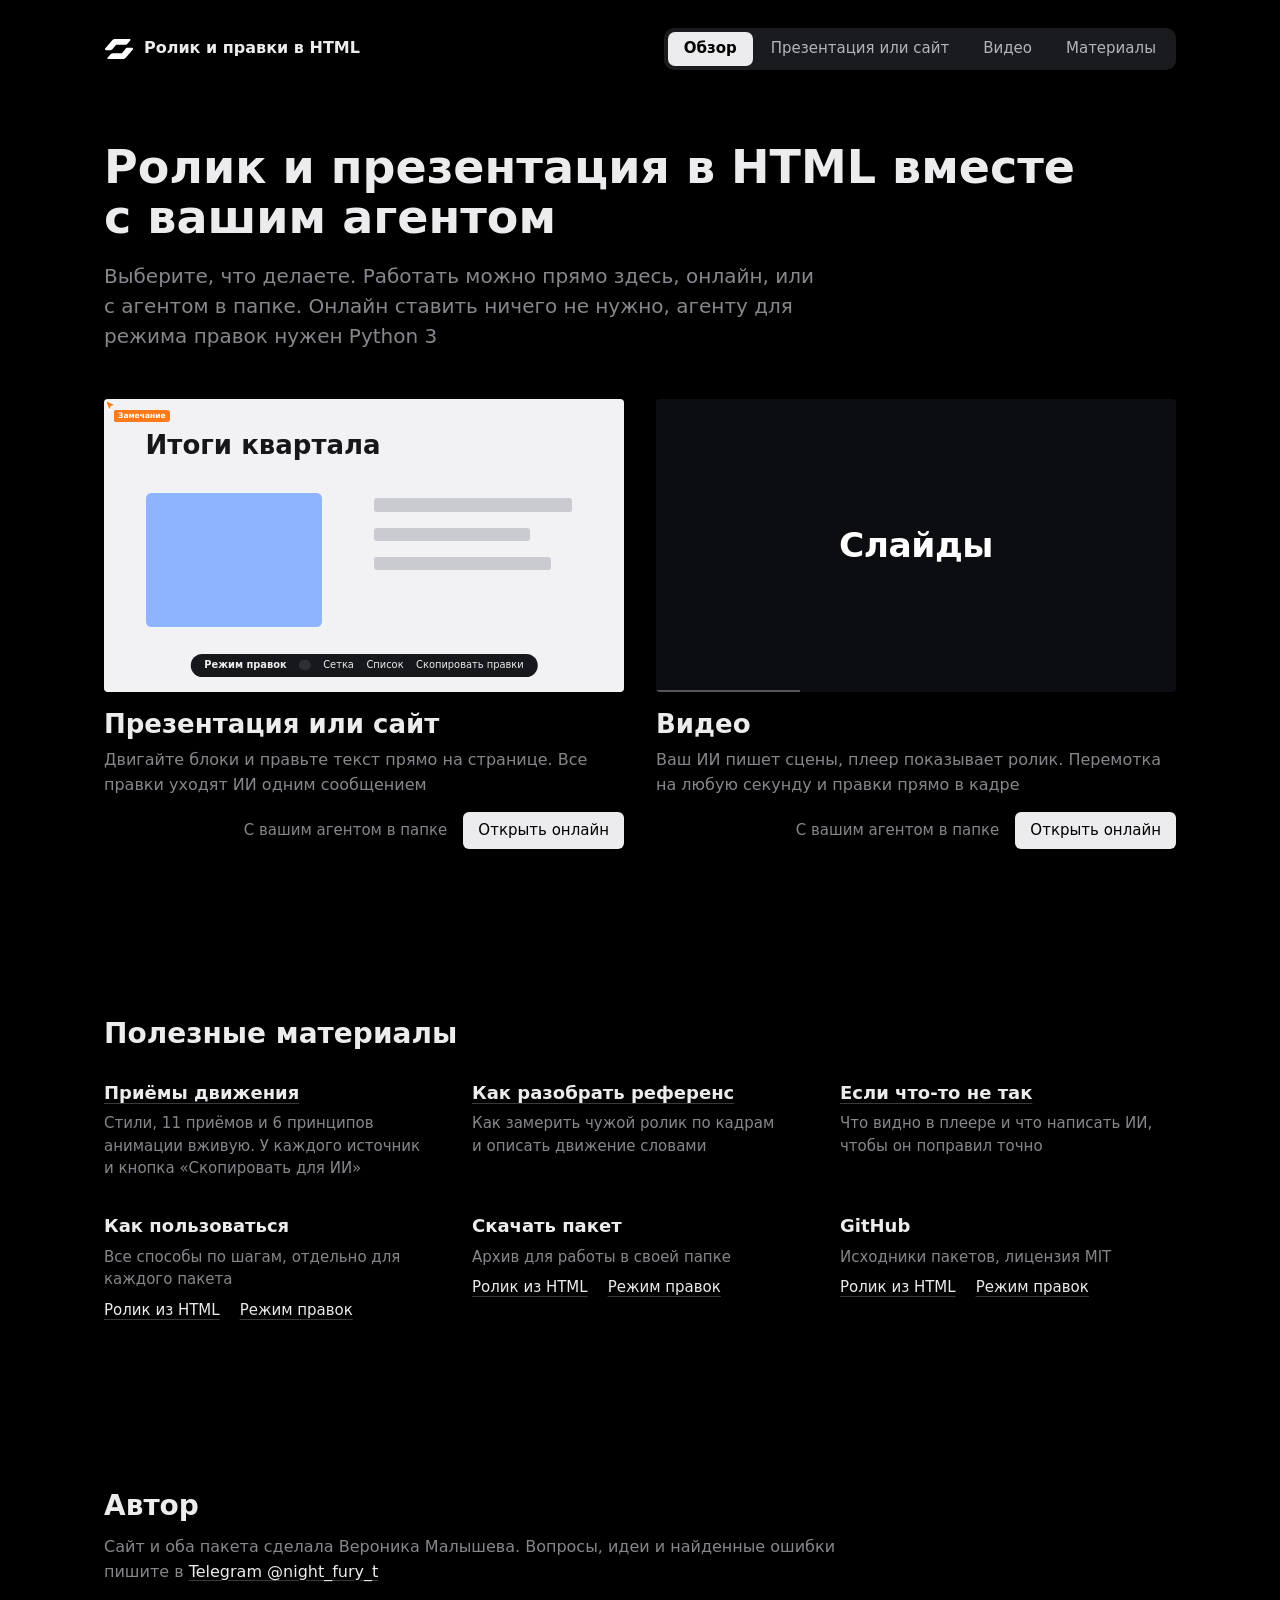
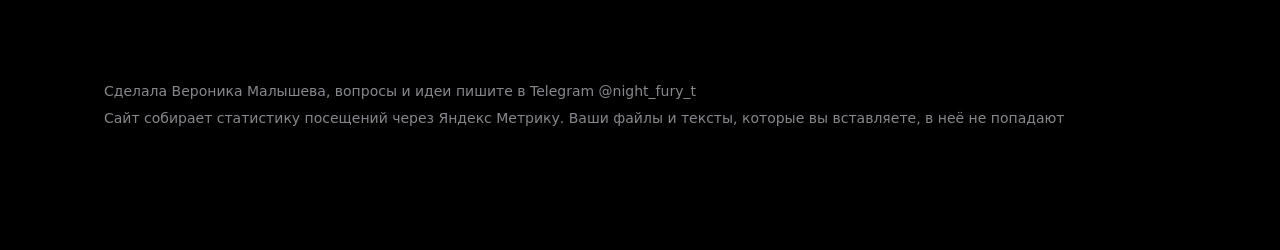
==== commit 79699aad: "Страницы материалов той же ширины, что и остальной сайт" ====
--- a/index.html
+++ b/index.html
@@ -35,7 +35,7 @@
   });
 })();
 </script>
-<link rel="stylesheet" href="site.css?v=202611061317">
+<link rel="stylesheet" href="site.css?v=202611061335">
 </head>
 <body>
 <div class="site">
@@ -90,6 +90,6 @@
     <span class="who">Сделала Вероника Малышева, вопросы и&nbsp;идеи пишите в&nbsp;<a href="https://t.me/night_fury_t">Telegram @night_fury_t</a></span>
   </div>
 </div>
-<script src="site.js?v=202611061317"></script>
+<script src="site.js?v=202611061335"></script>
 </body>
 </html>
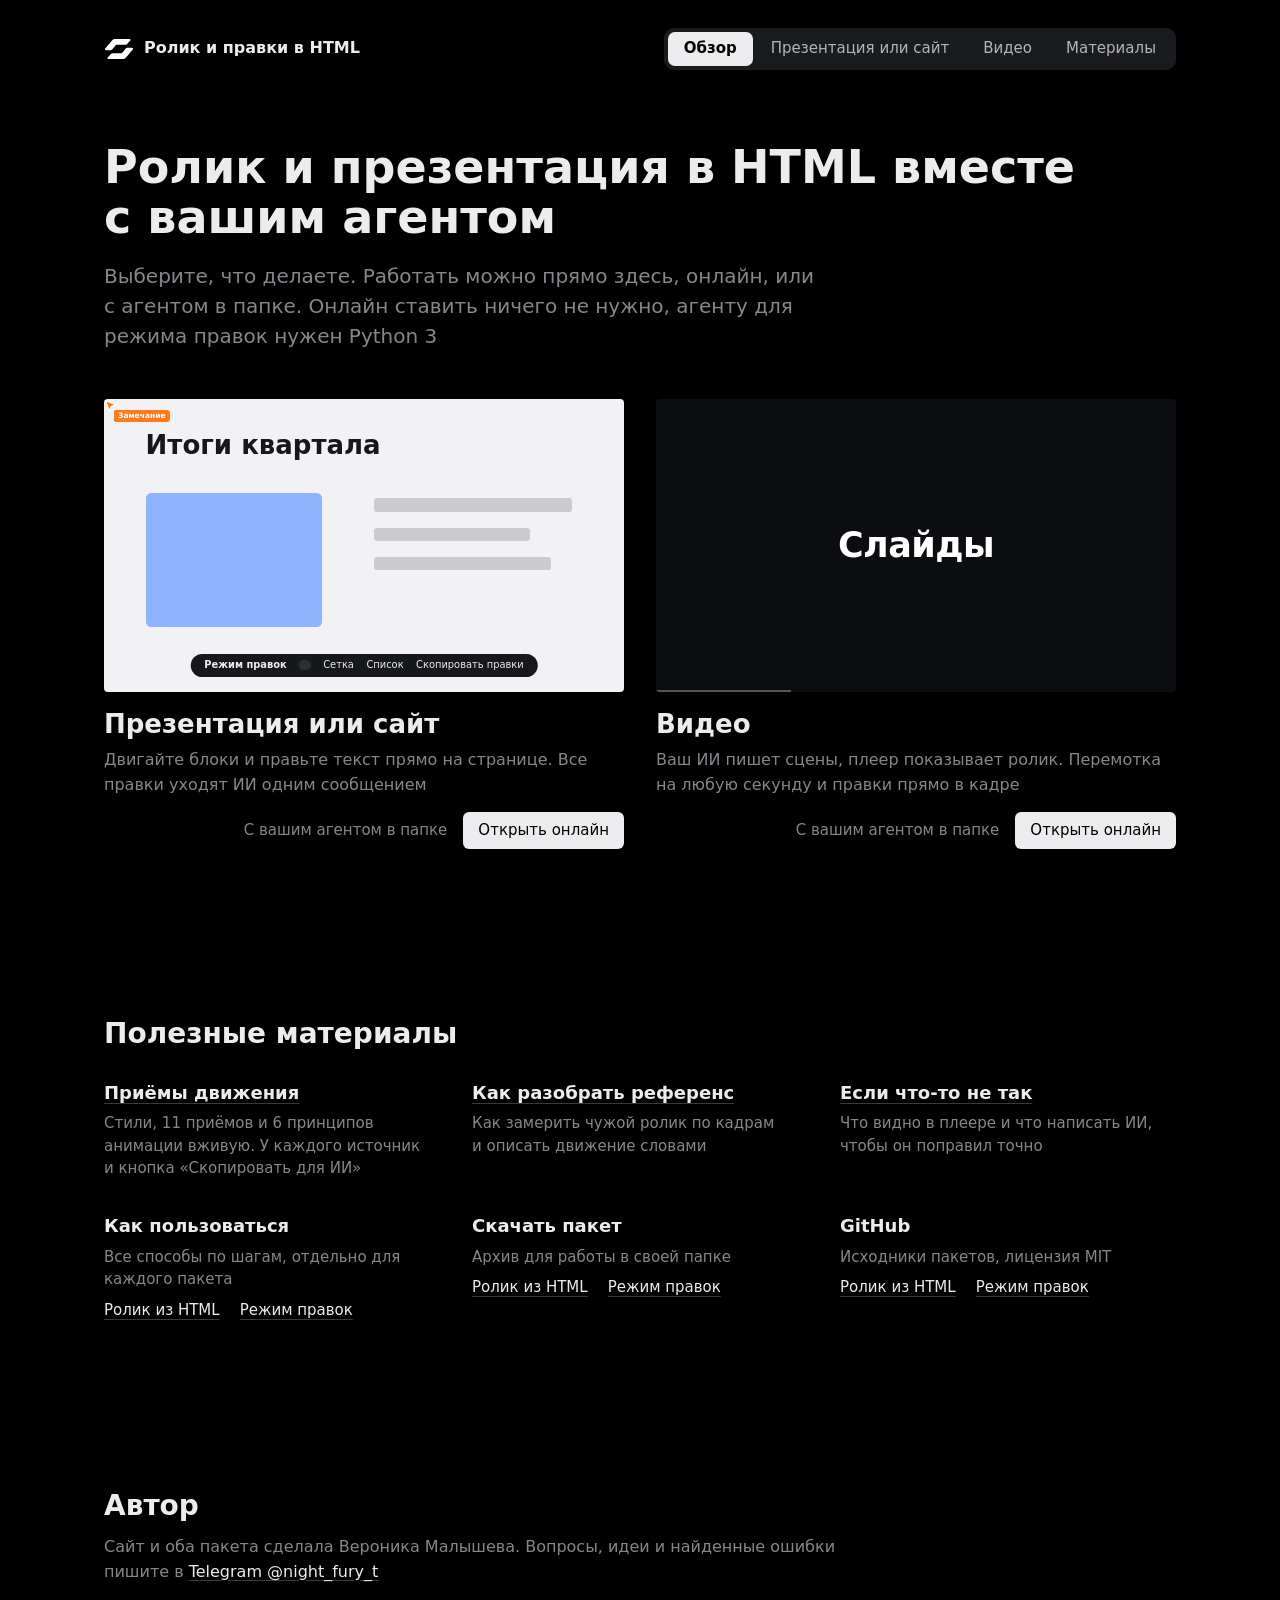
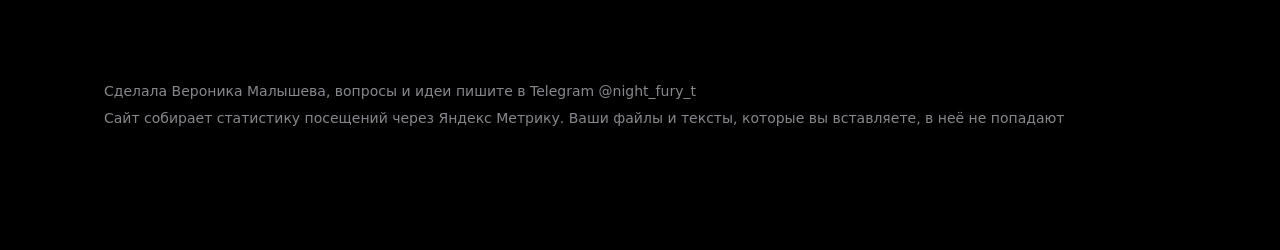
==== commit 97002313: "Закладка подстраивается под браузер: Safari, Edge, Firefox, Arc" ====
--- a/index.html
+++ b/index.html
@@ -35,7 +35,7 @@
   });
 })();
 </script>
-<link rel="stylesheet" href="site.css?v=202611061335">
+<link rel="stylesheet" href="site.css?v=202611061344">
 </head>
 <body>
 <div class="site">
@@ -90,6 +90,6 @@
     <span class="who">Сделала Вероника Малышева, вопросы и&nbsp;идеи пишите в&nbsp;<a href="https://t.me/night_fury_t">Telegram @night_fury_t</a></span>
   </div>
 </div>
-<script src="site.js?v=202611061335"></script>
+<script src="site.js?v=202611061344"></script>
 </body>
 </html>
--- a/site.css
+++ b/site.css
@@ -176,6 +176,12 @@
   padding: 18px 16px 22px; background: rgba(0, 0, 0, .9); color: var(--ui-fg); font: 600 22px/1.3 var(--display); text-align: center;
   pointer-events: none; transform: translateY(-110%); transition: transform .2s; }
 #toTop.on { transform: none; }
+/* Строка «Другой браузер?» под закладкой и подсказка Arc */
+.brw { margin: 12px 0 0; font-size: 14px; color: var(--ui-mute); }
+.brw button { appearance: none; border: 0; padding: 0; margin-left: 12px; background: none; font: inherit; color: var(--ui-mute); cursor: pointer; }
+.brw button:hover { color: var(--ui-fg); }
+.bmk-grab kbd { padding: 1px 6px; border-radius: 5px; background: var(--ui-line); color: var(--ui-fg); font: inherit; font-size: 14px; }
+.bmk-grab .link { font-size: 15px; }
 #toTop svg { flex-shrink: 0; width: 26px; height: 34px; animation: toTop 1s ease-in-out infinite; }
 #toTop path { fill: none; stroke: var(--ui-fg); stroke-width: 2; }
 @keyframes toTop { 50% { transform: translateY(-6px); } }
